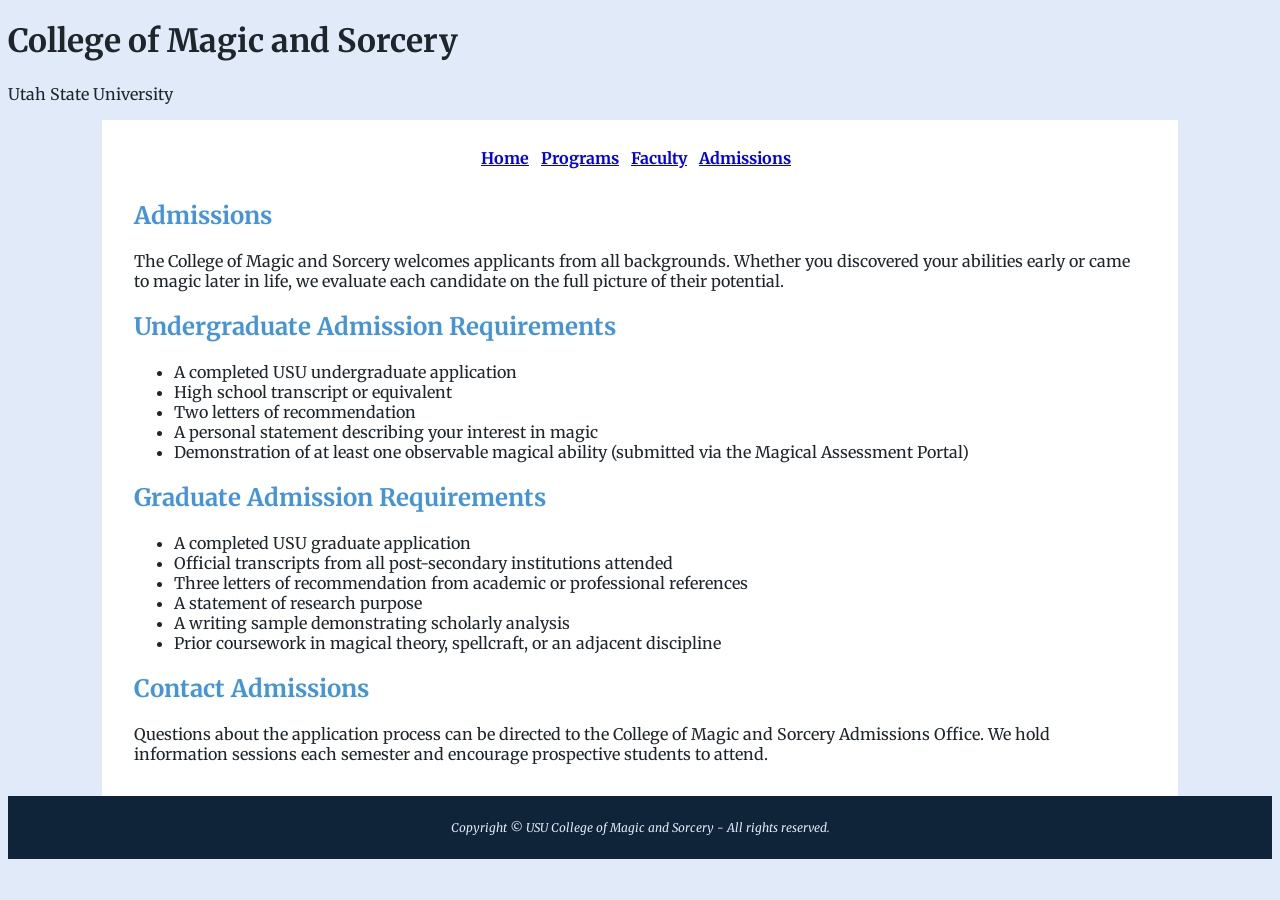
==== usu-mas/admissions.html @ 2aa4b949 "adding html and css files for usu mas" ====
<!DOCTYPE html>
<html lang="en">
  <head>
    <meta charset="UTF-8" />
    <meta name="viewport" content="width=device-width, initial-scale=1.0" />
    <title>USU College of Magic and Sorcery - Admissions</title>
    <link rel="preconnect" href="https://fonts.googleapis.com" />
    <link rel="preconnect" href="https://fonts.gstatic.com" crossorigin />
    <link href="https://fonts.googleapis.com/css2?family=Merriweather:wght@400;700&display=swap" rel="stylesheet" />
    <link rel="stylesheet" href="magic.css" />
  </head>
  <body>
    <header>
      <h1>College of Magic and Sorcery</h1>
      <p>Utah State University</p>
    </header>

    <div id="wrapper">
      <nav>
        <a href="index.html">Home</a>&nbsp;&nbsp;
        <a href="programs.html">Programs</a>&nbsp;&nbsp;
        <a href="faculty.html">Faculty</a>&nbsp;&nbsp;
        <a href="admissions.html">Admissions</a>&nbsp;&nbsp;
      </nav>
      <main>
        <h2>Admissions</h2>
        <p>
          The College of Magic and Sorcery welcomes applicants from all
          backgrounds. Whether you discovered your abilities early or came to
          magic later in life, we evaluate each candidate on the full picture
          of their potential.
        </p>
        <h2>Undergraduate Admission Requirements</h2>
        <ul>
          <li>A completed USU undergraduate application</li>
          <li>High school transcript or equivalent</li>
          <li>Two letters of recommendation</li>
          <li>A personal statement describing your interest in magic</li>
          <li>
            Demonstration of at least one observable magical ability (submitted
            via the Magical Assessment Portal)
          </li>
        </ul>
        <h2>Graduate Admission Requirements</h2>
        <ul>
          <li>A completed USU graduate application</li>
          <li>Official transcripts from all post-secondary institutions attended</li>
          <li>Three letters of recommendation from academic or professional references</li>
          <li>A statement of research purpose</li>
          <li>A writing sample demonstrating scholarly analysis</li>
          <li>Prior coursework in magical theory, spellcraft, or an adjacent discipline</li>
        </ul>

        <h2>Contact Admissions</h2>
        <p>
          Questions about the application process can be directed to the College
          of Magic and Sorcery Admissions Office. We hold information sessions
          each semester and encourage prospective students to attend.
        </p>
      </main>
    </div>
    <footer>
      <p>Copyright &copy; USU College of Magic and Sorcery - All rights reserved.</p>
    </footer>
  </body>
</html>
---- usu-mas/magic.css ----
selector {
  property: value;
  property: value;
}

body {
  background-color: #e1eaf9;
  color: #1e252b;
  font-family: "Merriweather", Georgia, serif;
}

h1 {
  line-height: 1.3;
}

h2 {
  color: #4494DA;
}

nav {
  text-align: center;
  padding: .75em;
  font-weight: bold;
}

footer {
  background-color: #0F2439;
  color: #E1EAF9;
  text-align: center;
  padding: 1em;
  font-size: .75em;
  font-style: italic;
}

#wrapper {
  width: 80%;
  background-color: #FFFFFF;
  margin-left: auto;
  margin-right: auto;
  padding: 1em 2em;
}
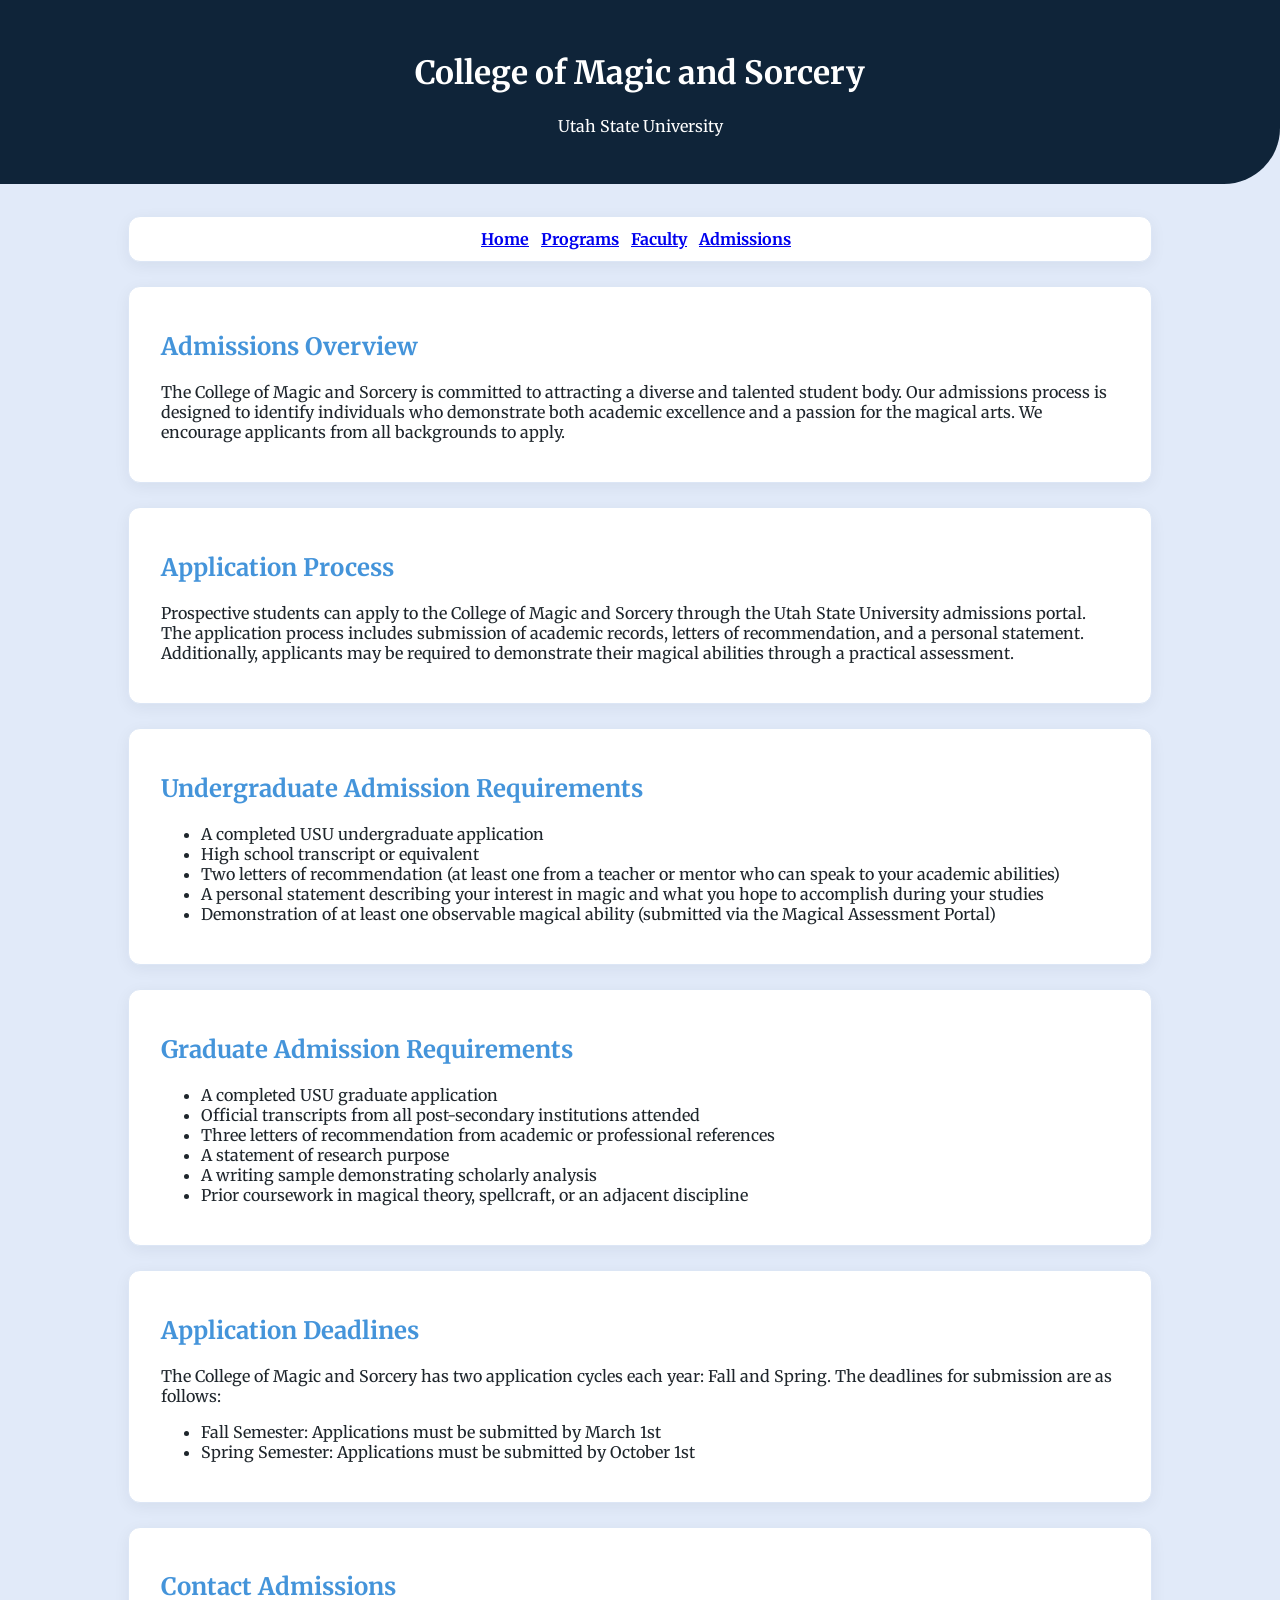
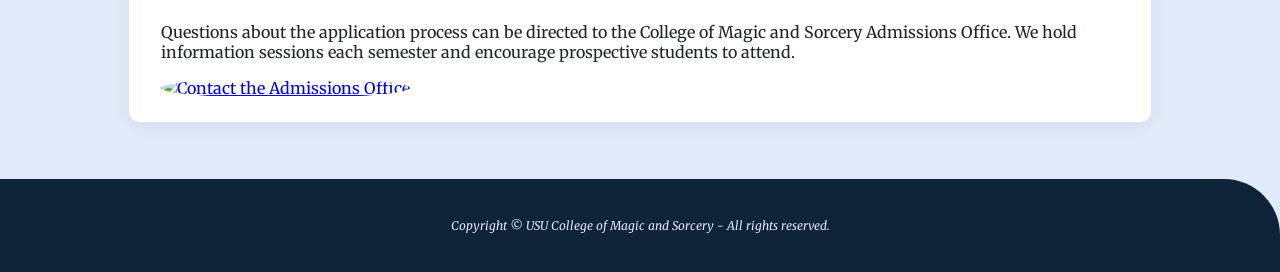
==== commit a2383c72: "assingment05 files" ====
--- a/usu-mas/admissions.html
+++ b/usu-mas/admissions.html
@@ -8,6 +8,7 @@
     <link rel="preconnect" href="https://fonts.gstatic.com" crossorigin />
     <link href="https://fonts.googleapis.com/css2?family=Merriweather:wght@400;700&display=swap" rel="stylesheet" />
     <link rel="stylesheet" href="magic.css" />
+    <link rel="icon" type="image/svg+xml" href="images/favicon.svg" />
   </head>
   <body>
     <header>
@@ -23,40 +24,70 @@
         <a href="admissions.html">Admissions</a>&nbsp;&nbsp;
       </nav>
       <main>
-        <h2>Admissions</h2>
-        <p>
-          The College of Magic and Sorcery welcomes applicants from all
-          backgrounds. Whether you discovered your abilities early or came to
-          magic later in life, we evaluate each candidate on the full picture
-          of their potential.
-        </p>
-        <h2>Undergraduate Admission Requirements</h2>
-        <ul>
-          <li>A completed USU undergraduate application</li>
-          <li>High school transcript or equivalent</li>
-          <li>Two letters of recommendation</li>
-          <li>A personal statement describing your interest in magic</li>
-          <li>
-            Demonstration of at least one observable magical ability (submitted
-            via the Magical Assessment Portal)
-          </li>
-        </ul>
-        <h2>Graduate Admission Requirements</h2>
-        <ul>
-          <li>A completed USU graduate application</li>
-          <li>Official transcripts from all post-secondary institutions attended</li>
-          <li>Three letters of recommendation from academic or professional references</li>
-          <li>A statement of research purpose</li>
-          <li>A writing sample demonstrating scholarly analysis</li>
-          <li>Prior coursework in magical theory, spellcraft, or an adjacent discipline</li>
-        </ul>
-
-        <h2>Contact Admissions</h2>
-        <p>
-          Questions about the application process can be directed to the College
-          of Magic and Sorcery Admissions Office. We hold information sessions
-          each semester and encourage prospective students to attend.
-        </p>
+        <div class="card">
+          <h2>Admissions Overview</h2>
+          <p>
+            The College of Magic and Sorcery is committed to attracting a diverse
+            and talented student body. Our admissions process is designed to
+            identify individuals who demonstrate both academic excellence and
+            a passion for the magical arts. We encourage applicants from all
+            backgrounds to apply.
+          </p>
+        </div>
+        <div class="card">
+          <h2>Application Process</h2>
+          <p>
+            Prospective students can apply to the College of Magic and Sorcery
+            through the Utah State University admissions portal. The application
+            process includes submission of academic records, letters of
+            recommendation, and a personal statement. Additionally, applicants
+            may be required to demonstrate their magical abilities through a
+            practical assessment.
+          </p>  
+        </div>
+        <div class="card">
+          <h2>Undergraduate Admission Requirements</h2>
+          <ul>
+            <li>A completed USU undergraduate application</li>
+            <li>High school transcript or equivalent</li>
+            <li>Two letters of recommendation (at least one from a teacher or mentor who can speak to your academic abilities)</li>
+            <li>A personal statement describing your interest in magic and what you hope to accomplish during your studies</li>
+            <li>Demonstration of at least one observable magical ability (submitted via the Magical Assessment Portal)</li>
+          </ul>
+        </div>
+        <div class="card">
+          <h2>Graduate Admission Requirements</h2>
+          <ul>
+            <li>A completed USU graduate application</li>
+            <li>Official transcripts from all post-secondary institutions attended</li>
+            <li>Three letters of recommendation from academic or professional references</li>
+            <li>A statement of research purpose</li>
+            <li>A writing sample demonstrating scholarly analysis</li>
+            <li>Prior coursework in magical theory, spellcraft, or an adjacent discipline</li>
+          </ul>
+        </div>
+        <div class="card">
+          <h2>Application Deadlines</h2>
+          <p>
+            The College of Magic and Sorcery has two application cycles each year:
+            Fall and Spring. The deadlines for submission are as follows:
+          </p>
+          <ul>
+            <li>Fall Semester: Applications must be submitted by March 1st</li>
+            <li>Spring Semester: Applications must be submitted by October 1st</li>
+          </ul>
+        </div>
+        <div class="card">
+          <h2>Contact Admissions</h2>
+          <p>
+            Questions about the application process can be directed to the College
+            of Magic and Sorcery Admissions Office. We hold information sessions
+            each semester and encourage prospective students to attend.
+          </p>
+          <a href="mailto:admissions@magic.usu.edu" class="cta-link">
+            <img src="images/icon-contact.svg" alt="Contact the Admissions Office" />
+        </a>
+        </div>
       </main>
     </div>
     <footer>
--- a/usu-mas/magic.css
+++ b/usu-mas/magic.css
@@ -1,12 +1,24 @@
-selector {
-  property: value;
-  property: value;
+body {
+  margin: 0;
+  background-color: #E1EAF9;
+  color: #1E252B;
+  font-family: "Merriweather", Georgia, serif;
 }
 
-body {
-  background-color: #e1eaf9;
-  color: #1e252b;
-  font-family: "Merriweather", Georgia, serif;
+header {
+  background-color: #0F2439;
+  color: #FFFFFF;
+  text-align: center;
+  padding: 2em 1.5em;
+  border-radius: 0 0 56px 0;
+}
+
+header.hero {
+  background-image: linear-gradient(rgba(15, 36, 57, 0.6), rgba(15, 36, 57, 0.75)), url(images/hero-banner.jpg);
+  background-repeat: no-repeat;
+  background-position: center;
+  background-size: cover;
+  padding: 180px 1.5em;
 }
 
 h1 {
@@ -18,25 +30,71 @@
 }
 
 nav {
+  background-color: #FFFFFF;
+  border: 1px solid #DCE6F5;
+  border-radius: 12px;
   text-align: center;
+  font-weight: bold;
+  margin-bottom: 1.5em;
+  box-shadow: 0 4px 16px rgba(15, 36, 57, 0.06);
   padding: .75em;
-  font-weight: bold;
 }
 
 footer {
   background-color: #0F2439;
   color: #E1EAF9;
-  text-align: center;
-  padding: 1em;
   font-size: .75em;
   font-style: italic;
+  text-align: center;
+  padding: 2.25em 1.5em;
+  border-radius: 0 56px 0 0;
 }
 
 #wrapper {
   width: 80%;
-  background-color: #FFFFFF;
   margin-left: auto;
   margin-right: auto;
-  padding: 1em 2em;
+  padding: 2em 0;
 }
 
+.card {
+  background-color: #FFFFFF;
+  border: 1px solid #DCE6F5;
+  border-radius: 12px;
+  padding: 1.5em 2em;
+  margin-bottom: 1.5em;
+  box-shadow: 0 4px 16px rgba(15, 36, 57, 0.06);
+}
+
+
+figure {
+  background-color: #FFFFFF;
+  border: 1px solid #DCE6F5;
+  border-radius: 12px;
+  padding: 1.5em;
+  margin: 0 0 1em 0;
+  text-align: center;
+  box-shadow: 0 4px 16px rgba(15, 36, 57, 0.06);
+  display: block;
+}
+
+img.portrait {
+  width: 120px;
+  height: 120px;
+  border-radius: 50%;
+  border-style: none;
+  object-fit: cover;
+}
+
+figcaption {
+  margin-top: .75em;
+  font-weight: bold;
+  color: #0F2439;
+}
+
+.cta-link img {
+  width: 72px;
+  height: 72px;
+  border-radius: 50%;
+  border-style: none;
+}
